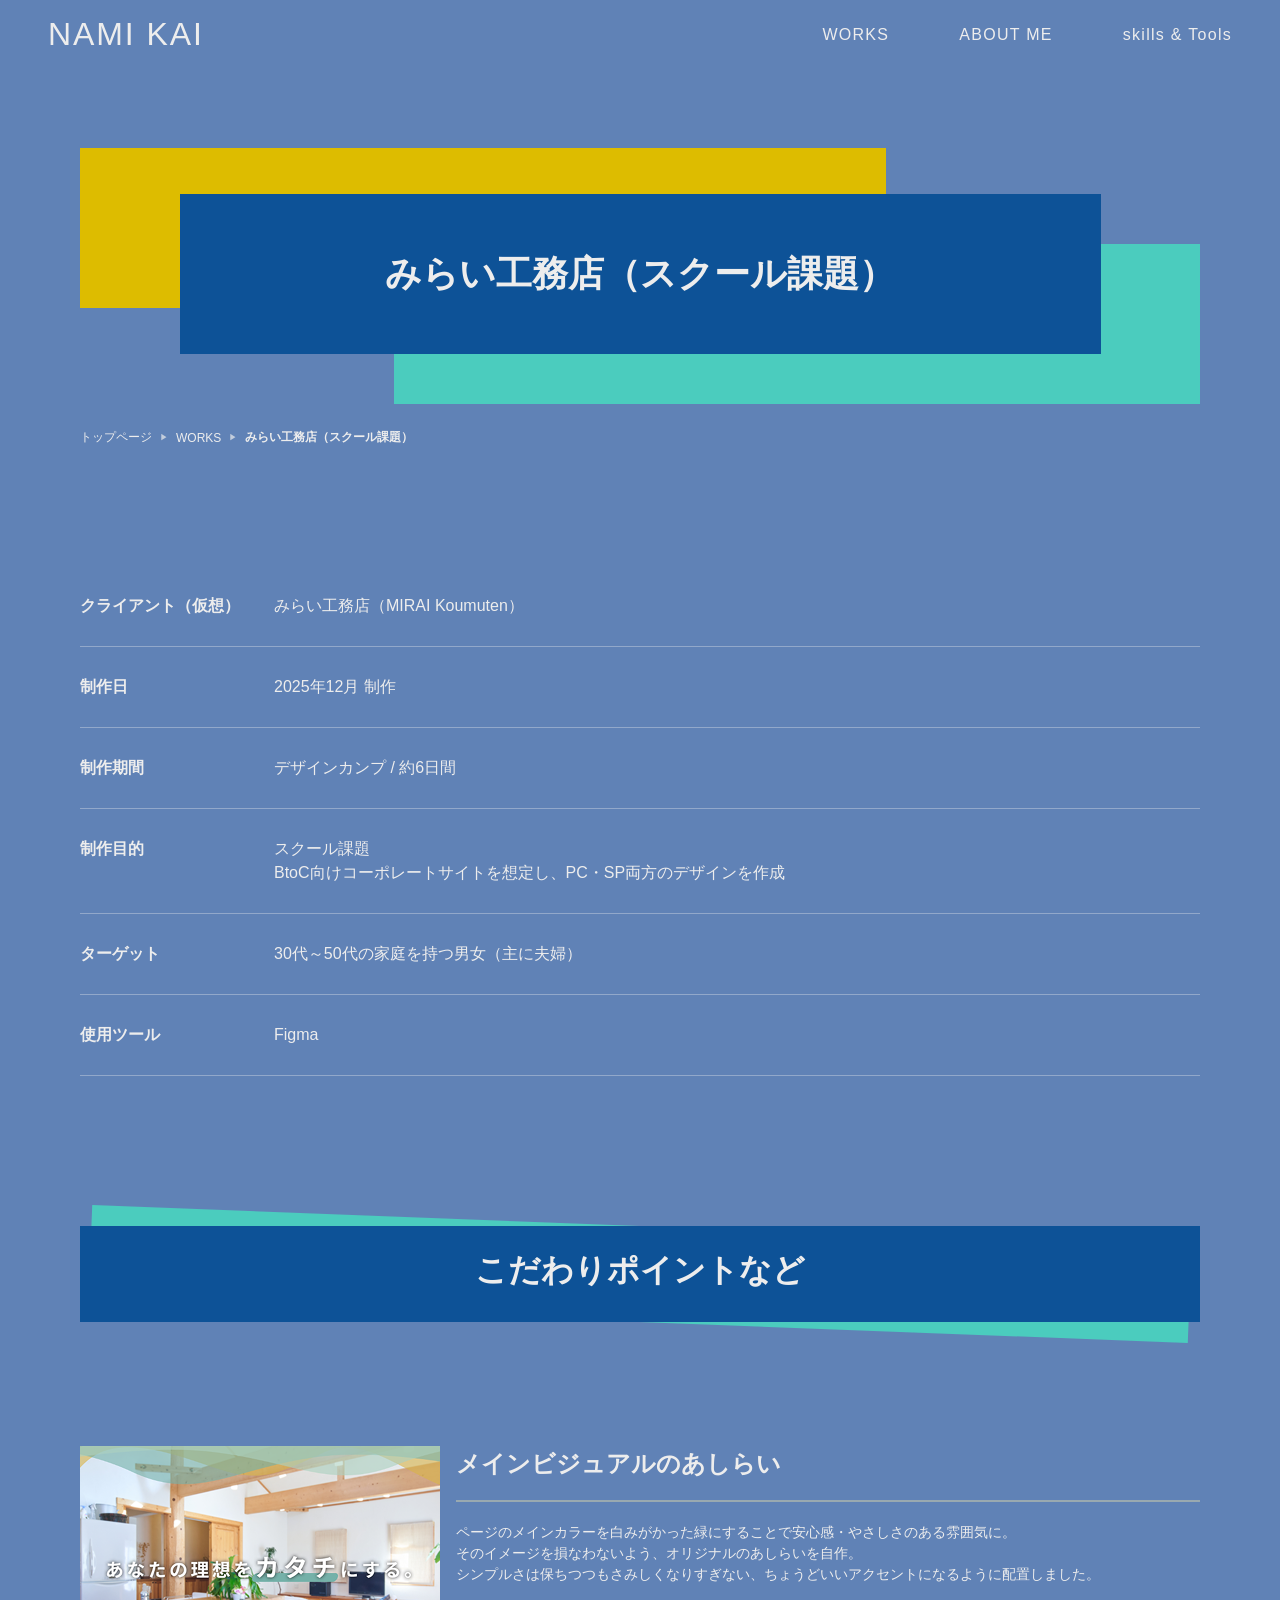
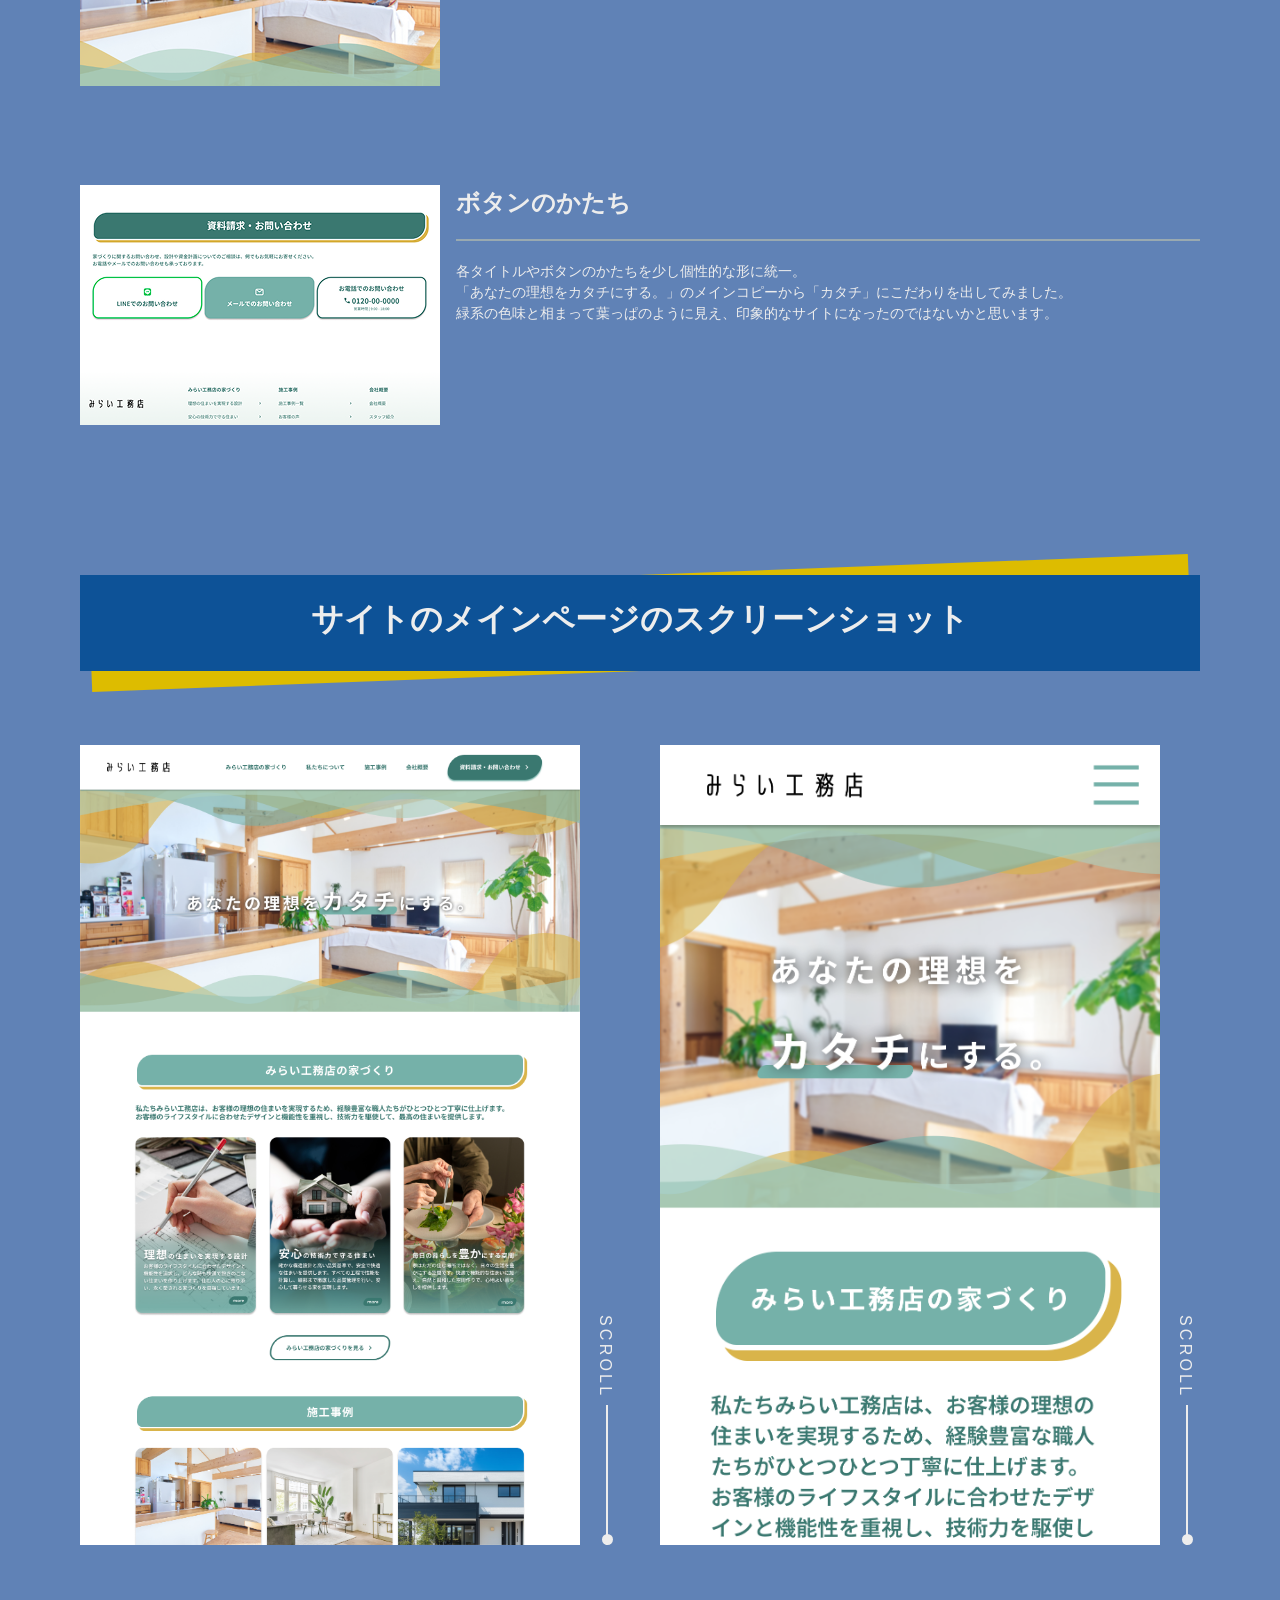
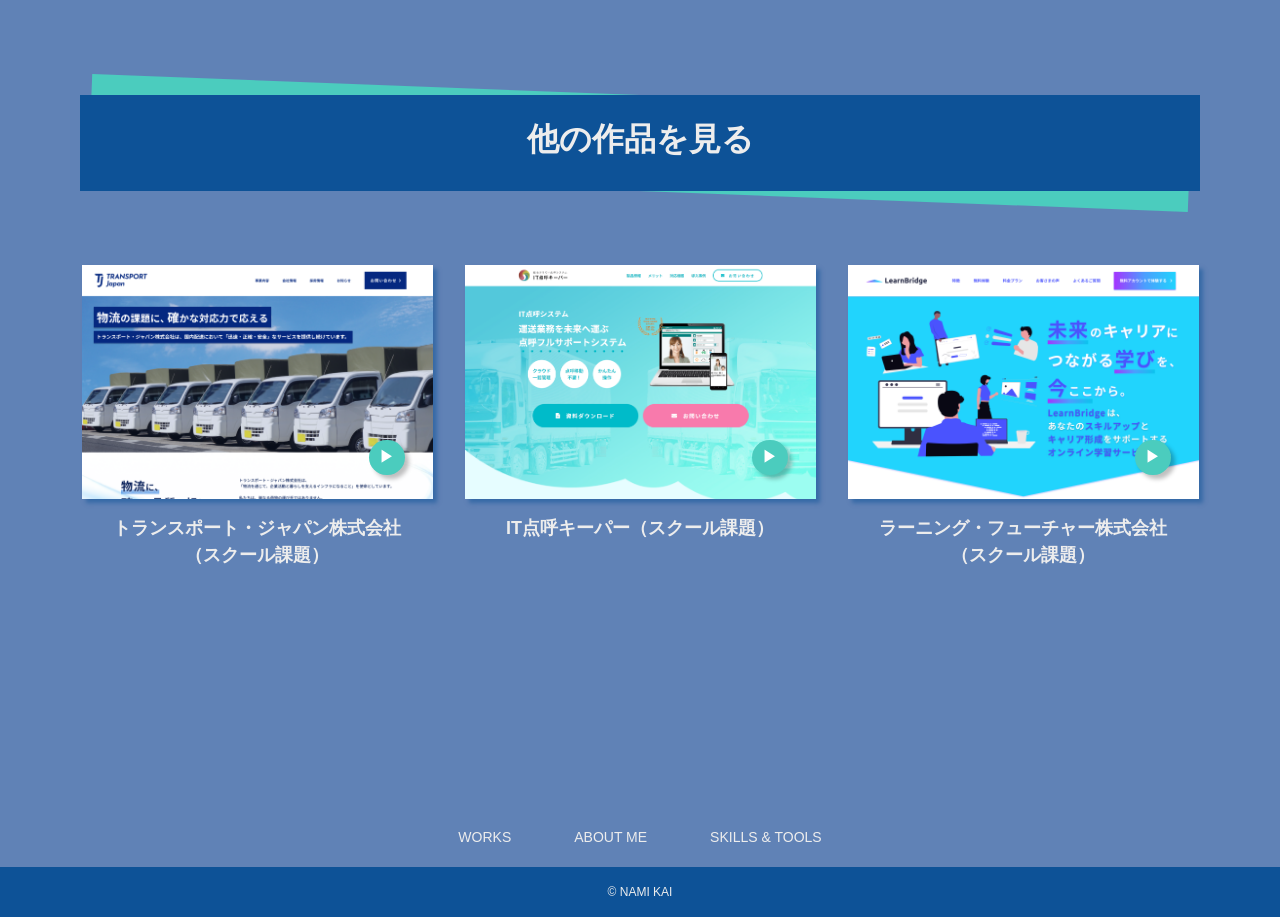
==== work/works-01.html @ af5e9cc6 "replace with portfolio" ====
<!doctype html>
<html lang="ja">
<head>
  <meta charset="utf-8" />
  <meta name="viewport" content="width=device-width, initial-scale=1" />
  <title>みらい工務店（スクール課題）</title>
  <link rel="stylesheet" href="css/works-01.css" />
</head>

<body>
  <!-- ==================================================
    HEADER（常に表示 / PCナビ + SPハンバーガー）
  =================================================== -->
  <header class="header" id="top">
    <div class="header-inner">
      <a class="header-logo en" href="#top" aria-label="トップへ戻る">NAMI KAI</a>

      <!-- PCナビ（992px以上で表示想定） -->
      <nav class="pc-nav" aria-label="グローバルナビゲーション">
        <ul class="pc-nav-list">
          <li class="pc-nav-item"><a class="pc-nav-link en" href="../index.html#works">WORKS</a></li>
          <li class="pc-nav-item"><a class="pc-nav-link en" href="../index.html#about">ABOUT ME</a></li>
          <li class="pc-nav-item"><a class="pc-nav-link en" href="../index.html#skills">skills &amp; Tools</a></li>
        </ul>
      </nav>

      <!-- SPハンバーガー（992px以下で表示想定） -->
      <button
        class="hamburger"
        type="button"
        aria-controls="spMenu"
        aria-expanded="false"
        aria-label="メニューを開く"
      >
        <span class="hamburger-line-top" aria-hidden="true"></span>
        <span class="hamburger-line-middle" aria-hidden="true"></span>
        <span class="hamburger-line-bottom" aria-hidden="true"></span>
      </button>
    </div>
  </header>

   <!-- ==================================================
    SP MENU（右からスライドイン / フルスクリーン / 縦中央揃え）
    ※CSS/JSは後で（リンク押下で閉じる等）
  =================================================== -->
  <nav class="sp-menu" id="spMenu" aria-hidden="true" aria-label="スマホメニュー">
    <div class="sp-menu-panel">
      <ul class="sp-menu-nav">
        <li class="sp-menu-item"><a class="sp-menu-link en" href="../index.html#works">WORKS</a></li>
        <li class="sp-menu-item"><a class="sp-menu-link en" href="../index.html#about">ABOUT ME</a></li>
        <li class="sp-menu-item"><a class="sp-menu-link en" href="../index.html#skills">skills &amp; Tools</a></li>
      </ul>
    </div>
    <div class="sp-menu-bg" aria-hidden="true"></div>
  </nav>


  <main>
    <!-- =========================
      SECTION 1: WORKS TITLE + INFO
    ========================== -->
    <section class="work-intro" aria-labelledby="work-title">
      <div class="work-title">
        <!-- 見出しバー装飾（黄→青→緑の重なり） -->
        <span class="work-title__ornament work-title__ornament--yellow" aria-hidden="true"></span>
        <span class="work-title__ornament work-title__ornament--blue" aria-hidden="true"></span>
        <span class="work-title__ornament work-title__ornament--green" aria-hidden="true"></span>

        <h1 id="work-title" class="work-title__text">みらい工務店<br class="sp-only">（スクール課題）</h1>
      </div>

<!-- Breadcrumb（PC only） -->
    <nav class="breadcrumb" aria-label="Breadcrumb">
      <ol class="breadcrumb__list">
    <li class="breadcrumb__item">
      <a href="../index.html">トップページ</a>
    </li>
    <li class="breadcrumb__item">
      <a href="../index.html#works">WORKS</a>
    </li>
    <li class="breadcrumb__item breadcrumb__item--current" aria-current="page">
      みらい工務店（スクール課題）
    </li>
      </ol>
    </nav>



      <div class="work-info" aria-label="制作情報">
        <dl class="work-info__list">
          <div class="work-info__row">
            <dt class="work-info__term">クライアント（仮想）</dt>
            <dd class="work-info__desc">みらい工務店（MIRAI Koumuten）</dd>
          </div>

          <div class="work-info__row">
            <dt class="work-info__term">制作日</dt>
            <dd class="work-info__desc">2025年12月 制作</dd>
          </div>

          <div class="work-info__row">
            <dt class="work-info__term">制作期間</dt>
            <dd class="work-info__desc">デザインカンプ / 約6日間</dd>
          </div>

          <div class="work-info__row">
            <dt class="work-info__term">制作目的</dt>
            <dd class="work-info__desc">スクール課題<br>BtoC向けコーポレートサイトを想定し、PC・SP両方のデザインを作成</dd>
          </div>

          <div class="work-info__row">
            <dt class="work-info__term">ターゲット</dt>
            <dd class="work-info__desc">30代～50代の家庭を持つ男女（主に夫婦）</dd>
          </div>

          <div class="work-info__row">
            <dt class="work-info__term">使用ツール</dt>
            <dd class="work-info__desc">Figma</dd>
          </div>
        </dl>
      </div>
    </section>

    <!-- sectionKODAWARI（こだわりポイント紹介） -->
<section class="sectionKODAWARI" id="kodawari">
  <div class="section-inner">
    <!-- 見出しバー（WORKS/ABOUTと同系の装飾をCSSで付与） -->
    <div class="section-title">
      <div class="title-ornament-blue" aria-hidden="true"></div>
      <div class="title-ornament-green" aria-hidden="true"></div>
      <h2 class="section-title-text">こだわりポイントなど</h2>
    </div>

    <!-- こだわりリスト -->
    <div class="kodawari-list">
      <!-- 1 -->
      <article class="kodawari-item" id="kodawari-mainvisual">
        <figure class="kodawari-media">
          <img src="img/miraikoumutenK1.png" alt="">
        </figure>

        <div class="kodawari-body">
          <h3 class="kodawari-title">メインビジュアルのあしらい</h3>
          <p class="kodawari-text">
            ページのメインカラーを白みがかった緑にすることで安心感・やさしさのある雰囲気に。<br>
そのイメージを損なわないよう、オリジナルのあしらいを自作。<br>
シンプルさは保ちつつもさみしくなりすぎない、ちょうどいいアクセントになるように配置しました。
          </p>
        </div>
      </article>

      <!-- 2 -->
      <article class="kodawari-item" id="kodawari-button">
        <figure class="kodawari-media">
          <img src="img/miraikoumutenK2.png" alt="">
        </figure>

        <div class="kodawari-body">
          <h3 class="kodawari-title">ボタンのかたち</h3>
          <p class="kodawari-text">
            各タイトルやボタンのかたちを少し個性的な形に統一。<br>
「あなたの理想をカタチにする。」のメインコピーから「カタチ」にこだわりを出してみました。<br>
緑系の色味と相まって葉っぱのように見え、印象的なサイトになったのではないかと思います。
          </p>
        </div>
      </article>
    </div>
  </div>
</section>
<!-- sectionSS（サイトのメインページのスクリーンショット） -->
<section class="sectionSS" id="screenshots">
  <div class="section-inner">

    <!-- 見出しバー（WORKS/ABOUTと同系の装飾はCSSで付与） -->
    <div class="section-title">
      <div class="title-ornament-yellow" aria-hidden="true"></div>
      <div class="title-ornament-blue" aria-hidden="true"></div>
      <h2 class="section-title-text">サイトのメインページの<br class="sp-only">スクリーンショット</h2>
    </div>

    <!-- =========================
      PC表示：タブなし（横に2枚）
      ※CSSで >=993px の時だけ表示する
    ========================== -->
    <div class="sectionSS__pc" aria-label="スクリーンショット（PC表示）">
      <div class="ss-grid">
        <div class="ss-box">
        <figure class="ss-item ss-item--pc">
          <img src="img/miraikoumutenPCtop.png" alt="みらい工務店 PC版 メインページのスクリーンショット">
        </figure>
        <div class="scroll_down" >
          <a href="#">scroll</a>
        </div>
      </div>

        <div class="ss-box">
        <figure class="ss-item ss-item--sp">
          <img src="img/miraikoumutenSPtop.png" alt="みらい工務店 SP版 メインページのスクリーンショット">
        </figure>
        <div class="scroll_down" >
          <a href="#">scroll</a>
        </div>
        </div>
      </div>
    </div>

    <!-- =========================
      SP表示：タブ切り替え（SPのみ）
      ※CSSで <=992px の時だけ表示する
    ========================== -->
    <div class="sectionSS__sp" aria-label="スクリーンショット（SP表示：タブ切り替え）">
      <div class="tabs" data-tabs="sectionSS">
        <div class="tabs-nav" role="tablist" aria-label="スクリーンショット切り替え">
          <button type="button" class="tabs-tab is-active" role="tab"
            aria-selected="true" aria-controls="ss-panel-pc" id="ss-tab-pc"
            data-tab="pc">
            PC
          </button>
          <button type="button" class="tabs-tab" role="tab"
            aria-selected="false" aria-controls="ss-panel-sp" id="ss-tab-sp"
            data-tab="sp">
            SP
          </button>
        </div>

        <div class="tabs-panels">
          <!-- PC -->
          <div class="tabs-panel is-active" role="tabpanel"
            id="ss-panel-pc" aria-labelledby="ss-tab-pc"
            data-tab-content="pc">
            <!-- SPでは「枠の中をスクロールして全体が見える」仕様にする想定 -->
            
            <div class="ss-box ss-box--spTab">
            <div class="ss-scroll">
              
              <img src="img/miraikoumutenPCtop.png" alt="みらい工務店 PC版 メインページのスクリーンショット">
            </div>
            <div class="scroll_down scroll_down--sp">
            <a href="#">scroll</a>
            </div>
            </div>
          </div>

          <!-- SP -->
          <div class="tabs-panel" role="tabpanel"
            id="ss-panel-sp" aria-labelledby="ss-tab-sp"
            data-tab-content="sp" hidden>
            <div class="ss-box ss-box--spTab">
            <div class="ss-scroll">
              
              <img src="img/miraikoumutenSPtop.png" alt="みらい工務店 SP版 メインページのスクリーンショット">
            </div>
            <div class="scroll_down scroll_down--sp">
            <a href="#">scroll</a>
            </div>
            </div>
          </div>
        </div>
      </div>
    </div>

  </div>
</section>
<!-- sectionOTHERS / 他の作品を見る -->
<section class="sectionOTHERS" id="others">
  <div class="section-inner">

    <!-- 見出しバー -->
    <div class="section-title">
      <div class="title-ornament-blue" aria-hidden="true"></div>
      <div class="title-ornament-green" aria-hidden="true"></div>
      <h2 class="section-title-text">他の作品を見る</h2>
    </div>

    <!-- works cards -->
    <div class="others-grid">

      <!-- card 1 -->
      <article class="work-card">
        <a class="work-card__link" href="works-02.html">
          <div class="work-card__thumb-wrap">
            <img
              class="work-card__thumb"
              src="img/transportPCtop.png"
              alt=""
            />

            <!-- more（丸＋▶） -->
            <span class="work-card__more" aria-hidden="true">
              ▶
            </span>
          </div>

          <h3 class="work-card__title">
            トランスポート・ジャパン株式会社<br>（スクール課題）
          </h3>
        </a>
      </article>

      <!-- card 2 -->
      <article class="work-card">
        <a class="work-card__link" href="works-03.html">
          <div class="work-card__thumb-wrap">
            <img
              class="work-card__thumb"
              src="img/ITtenkoPC.png"
              alt=""
            />

            <span class="work-card__more" aria-hidden="true">
              ▶
            </span>
          </div>

          <h3 class="work-card__title">
            IT点呼キーパー（スクール課題）
          </h3>
        </a>
      </article>

      <!-- card 3 -->
      <article class="work-card">
        <a class="work-card__link" href="works-04.html">
          <div class="work-card__thumb-wrap">
            <img
              class="work-card__thumb"
              src="img/learnbridgePC.png"
              alt=""
            />

            <span class="work-card__more" aria-hidden="true">
              ▶
            </span>
          </div>

          <h3 class="work-card__title">
            ラーニング・フューチャー株式会社<br>（スクール課題）
          </h3>
        </a>
      </article>

    </div>
  </div>
</section>



  </main>

 <!-- ==================================================
    FOOTER
  =================================================== -->
  <footer class="footer">
  <!-- フッターナビ：青帯の“外側（上）”に置く -->
  <nav class="footer-nav" aria-label="Footer">
    <a class="footer-nav__link en" href="../index.html#works">WORKS</a>
    <a class="footer-nav__link en" href="../index.html#about">ABOUT ME</a>
    <a class="footer-nav__link en" href="../index.html#skills">SKILLS &amp; TOOLS</a>
  </nav>

  <!-- コピー：青い帯（背景あり） -->
  <div class="footer-copy">
    <small class="footer-copy__text">© NAMI KAI</small>
  </div>
</footer>


  <!-- JSは後で（ハンバーガー開閉・リンク押下で閉じる） -->
  <script src="js/works.js"></script>
</body>
</html>
---- work/css/works-01.css ----
/* =========================================================
   works-01.css  (works詳細ページ用)
   Section: work-intro
   Breakpoint: 992px (<=992 SP)
========================================================= */

/* ===== Color / Typography assumptions ===== */
:root{
  --c-text: #EDEDED;
  --c-bg: #6082B6;
  --c-blue: #0D5297;
  --c-green: #4BCCBE;
  --c-yellow: #DDBC00;

  --bp-sp: 992px;

  /* 作品詳細ページ側のコンテンツ幅（必要なら調整OK） */
  --container-pc: 1120px;
  --container-sp: 300px;

  --line: rgba(237, 237, 237, 0.35);
}

body{
  margin: 0;
  color: var(--c-text);
  background: var(--c-bg);
  font-family: "Noto Sans JP", sans-serif;
}
.en{
  font-family: "ADAM.CG PRO", "Noto Sans JP", sans-serif;
  font-weight: 400;
  letter-spacing: 0; /* 必要なら */
}
.pf{
  font-family: "VDL-PenLetter", "Noto Sans JP", sans-serif;
  font-weight: 200;
  letter-spacing: 0; /* 必要なら */
}

/* メニュー開いてる時はスクロール停止 */
body.is-menu-open{
  overflow: hidden;
}

/* =========================
  HEADER（常に表示）
========================= */
.header{
  position: fixed;
  top: 0;
  left: 0;
  right: 0;
  z-index: 1000; /* sp-menuより上にする */
}

.header-inner{
  display: flex;
  align-items: center;
  justify-content: space-between;
  gap: 16px;
  padding: 16px 48px;
}

@media (max-width: 992px){
  .header-inner{
  padding: 10px 16px;
  }
}

/* ロゴ */
.header-logo{
  color: var(--c-text);
  text-decoration: none;
  letter-spacing: .06em;
  font-size: 32px;
}


/* =========================
  PCナビ（>=993px想定）
========================= */
.pc-nav{
  display: none; /* デフォはSP扱い */
}

.pc-nav-list{
  list-style: none;
  display: flex;
  gap: 70px;
  margin: 0;
  padding: 0;
}

.pc-nav-link{
  color: var(--c-text);
  text-decoration: none;
  letter-spacing: .08em;
}

/* =========================
  ハンバーガー（<=992px想定）
========================= */
.hamburger{
  display: inline-flex; /* SPで表示 */
  width: 44px;
  height: 44px;
  padding: 0;
  border: 0;
  background: transparent;
  cursor: pointer;
  position: relative;
}

/* 3本線 */
.hamburger-line-top,
.hamburger-line-middle,
.hamburger-line-bottom{
  position: absolute;
  left: 10px;
  right: 10px;
  height: 2px;
  background: var(--c-text);
  border-radius: 999px;
  transition: transform .25s ease, opacity .2s ease;
}

.hamburger-line-top{ top: 14px; }
.hamburger-line-middle{ top: 21px; }
.hamburger-line-bottom{ top: 28px; }

/* ×に変形（open） */
.hamburger.is-open .hamburger-line-top{
  transform: translateY(7px) rotate(45deg);
}
.hamburger.is-open .hamburger-line-middle{
  opacity: 0;
}
.hamburger.is-open .hamburger-line-bottom{
  transform: translateY(-7px) rotate(-45deg);
}

/* =========================
  SP MENU（右からスライド / フルスクリーン / 縦中央）
========================= */
.sp-menu{
  position: fixed;
  inset: 0;                 /* top/right/bottom/left:0 */
  z-index: 900;             /* headerより下 */
  background: var(--c-bg);  /* ベタ塗り */
  transform: translateX(100%);
  transition: transform .25s ease;
  display: flex;
  align-items: center;      /* 縦中央 */
  justify-content: center;  /* 横中央 */
  pointer-events: none;     /* 閉じてる時はクリックできない */
}

/* 開いた状態 */
.sp-menu.is-open{
  transform: translateX(0);
  pointer-events: auto;
}

/* 中身のパネル（必要に応じて幅を調整） */
.sp-menu-panel{
  width: min(80vw, 420px);
}

/* ナビ */
.sp-menu-nav{
  list-style: none;
  margin: 0;
  padding: 0;
  display: flex;
  flex-direction: column;
  gap: 28px;
  text-align: center;
}

.sp-menu-link{
  color: var(--c-text);
  text-decoration: none;
  letter-spacing: .12em;
  font-size: 20px;
}

/* いまsp-menu-bgをHTMLに残しているので、邪魔しないように */
.sp-menu-bg{
  display: none;
}

/* =========================
  ブレイクポイント：992px
  PCでは pc-nav表示、hamburger/sp-menu非表示
========================= */
@media (min-width: 993px){
  .pc-nav{
    display: block;
  }
  .hamburger{
    display: none;
  }
  .sp-menu{
    display: none;
  }
}
/* =========================
  共通：固定ヘッダー分の余白（あると便利）
  ※ヘッダー高さに合わせて後で微調整OK
========================= */
.main{
  padding-top: 76px; /* headerがfixedなので内容が隠れないように */
}

/* PCでは改行させない */
.sp-only {
  display: none;
}

/* SPだけ改行 */
@media (max-width: 992px) {
  .sp-only {
    display: inline;
  }
}



/* work-intro内だけの基本 */
.work-intro{
  color: var(--c-text);
}

.work-intro .work-title,
.work-intro .work-title-wd,
.work-intro .work-info{
  width: min(var(--container-pc), 100% - 80px);
  margin-inline: auto;
}


@media (max-width: 992px){
  .work-intro .work-title,
  .work-intro .work-title-wd,
  .work-intro .work-info{
    width: min(var(--container-sp), 100% - 40px);
  }
}

/* =========================================================
   1) タイトル帯（みらい工務店…の青帯 + 背景の黄/緑）
========================================================= */
.work-title, .work-title-wd {
  position: relative;
  margin-top: 148px;
  margin-bottom: 28px;
  padding-top: 46px;  /* 背景の黄/緑が見える余白 */
  padding-bottom: 22px;
  display: flex;
  justify-content: center;
}

@media (max-width: 992px){
  .work-title{
    margin-top: 110px;
    margin-bottom: 20px;
    padding-top: 18px;
    padding-bottom: 12px;
  }
  .work-title-wd{
    margin-top: 110px;
    margin-bottom: 20px;
    padding-top: 18px;
    padding-bottom: 12px;
  }
}

/* 背景の黄/緑（HTML内の span を装飾用レイヤーとして使う） */
.work-title__ornament{
  position: absolute;
  display: block;
  z-index: 0;
}

.work-title__ornament--yellow{
  background: var(--c-yellow);
  width: 806px;
  height: 160px;
  left: 0;
  top: 0;
}

.work-title__ornament--green{
  background: var(--c-green);
  width: 806px;
  height: 160px;
  right: 0;
  top: 96px;
}


@media (max-width: 992px){
  .work-title__ornament--yellow{
    width: 218px;
    height: 66px;
    left: 0;
    top: 0;
  }
  .work-title__ornament--green{
    width: 218px;
    height: 66px;
    right: 0;
    top: 70px;
  }
  .work-title-wd .work-title__ornament--green{
  width: 218px;
    height: 66px;
    right: 0;
  top: 106px;
}
}

/* メインの青帯（h1） */
.work-title__text{
  position: relative;
  display: flex;
  align-items: center;
  justify-content: center;
  z-index: 1;
  background: var(--c-blue);
  color: var(--c-text);
  width: 921px;
  margin: 0;
  padding: 53px 0;
  text-align: center;
  font-size: 36px;
  line-height: 150%;
  letter-spacing: 0;
  font-weight: 700;
}


@media (max-width: 992px){
  .work-title__text{
    width: 217px;
    padding: 14px 5px;
    font-size: 24px;
  }
  .work-title-wd .work-title__text{
    width: 277px;
    padding: 14px 5px;
    font-size: 24px;
  }
}

/* =========================================================
   Breadcrumb（PC only）
========================================================= */
.breadcrumb{
  width: min(var(--container-pc), 100% - 80px);
  margin-inline: auto;
  margin-bottom: 16px;
  font-size: 12px;
  color: var(--c-text);
  padding-top: 25px;
}

.breadcrumb__list{
  display: flex;
  align-items: center;
  gap: 8px;
  list-style: none;
  padding: 0;
  margin: 0;
}

.breadcrumb__item{
  display: flex;
  align-items: center;
  color: var(--c-text);
}

/* 区切り「>」 */
.breadcrumb__item:not(:last-child)::after{
  content: "▶";
  font-size: 8px;
  margin-left: 8px;
  opacity: 0.7;
}

/* リンク */
.breadcrumb a{
  color: var(--c-text);
  text-decoration: none;
  font-weight: 400;
}

/* hover（任意・不要なら消してOK） */
.breadcrumb a:hover{
  opacity: 0.7;
  text-decoration: none;
}

/* 現在地 */
.breadcrumb__item--current{
  font-weight: 700;
}

/* ===== SPでは非表示 ===== */
@media (max-width: 992px){
  .breadcrumb{
    display: none;
  }
}


/* =========================================================
   2) 制作情報（dlの表レイアウト）
========================================================= */
.work-info{
  margin-bottom: 48px;
}

.work-info__list{
  margin-top: 120px;
  padding: 0;
}

@media (max-width: 992px){
  .work-info__list{
  margin-top: 66px;
  padding: 0;
}
}

/* 1行 */
.work-info__row{
  display: grid;
  grid-template-columns: 170px 1fr;
  gap: 24px;
  padding: 28px 0;
  border-bottom: 1px solid var(--line);
}

.work-info__row:last-child{
  border-bottom: 1px solid var(--line);
}

.work-info__term{
  margin: 0;
  font-size: 16px;
  line-height: 150%;
  font-weight: 700;
  color: var(--c-text);
}

.work-info__desc{
  margin: 0;
  font-size: 16px;
  line-height: 150%;
  color: var(--c-text);
}

@media (max-width: 992px){
  .work-info{
    margin-bottom: 34px;
  }

  .work-info__row{
    grid-template-columns: 1fr;
    gap: 6px;
    padding: 12px 0;
  }

  .work-info__term{
    font-size: 16px;
  }

  .work-info__desc{
    font-size: 16px;
  }
}

/* =========================================================
   sectionKODAWARI（HTMLそのまま対応）
   Breakpoint: 992px（<=992 SP）
========================================================= */

/* ---- 前提色（必要なら works CSS 全体で共通化OK） ---- */
:root{
  --c-text: #EDEDED;
  --c-blue: #0D5297;
  --c-green: #4BCCBE;

  /* 罫線色：JSON由来（r:0.6 g:0.6627 b:0.6902） */
  --c-border: #99A9B0;
}

/* セクション全体 */
.sectionKODAWARI{
  color: var(--c-text);
}

/* 内側幅（PC:1120 / SP:300 想定） */
.sectionKODAWARI .section-inner{
  width: 1120px;
  margin: 0 auto;
  margin-top: 150px;

}

@media (max-width: 992px){
  .sectionKODAWARI .section-inner{
    width: 300px;
    margin-top: 80px;
  }
}

/* =========================
  タイトル（青帯 + 緑の斜め帯）
========================= */
.sectionKODAWARI .section-title{
  position: relative;
  width: 1120px;
  height: 140px; /* title全体の高さ（PC） */
  margin: 0 auto;
}

/* 緑の斜め帯（背面） */
.sectionKODAWARI .title-ornament-green{
  position: absolute;
  left: 10px;
  top: 0;
  width: 1100px;
  height: 96px;
  background: var(--c-green);
  transform: rotate(2.183deg); /* 0.0381026rad */
  transform-origin: center;
  z-index: 0;
}

/* 青帯（前面） */
.sectionKODAWARI .title-ornament-blue{
  position: absolute;
  left: 0;
  width: 1120px;
  height: 96px;
  background: var(--c-blue);
  z-index: 1;
}

/* 見出し文字 */
.sectionKODAWARI .section-title-text{
  position: absolute;
  left: 0;
  width: 1120px;
  margin: 0;
  text-align: center;
  top: 20px;
  font-size: 32px;
  line-height: 150%;
  font-weight: 700;

  z-index: 2;
}

/* タイトル → リスト上の余白 */
.sectionKODAWARI .kodawari-list{
  margin-top: 80px;
}

/* =========================
   こだわりカード（PC：画像左＋文章右）
========================= */
.sectionKODAWARI .kodawari-list{
  display: flex;
  flex-direction: column;
  gap: 99px; /* 1枚目→2枚目の間（PC） */
}

.sectionKODAWARI .kodawari-item{
  display: flex;
  align-items: flex-start;
  gap: 16px; /* 画像(360)→テキスト(744) の間（PC） */
}

/* 画像枠 */
.sectionKODAWARI .kodawari-media{
  width: 360px;
  height: 240px;
  margin: 0;
  flex: 0 0 auto;
}

.sectionKODAWARI .kodawari-media img{
  width: 100%;
  height: 100%;
  display: block;
  object-fit: cover; /* Figmaの見え方に応じて contain に変更可 */
  object-position: center top;
}

/* テキスト枠 */
.sectionKODAWARI .kodawari-body{
  width: 744px;
  flex: 0 0 auto;
}

/* 小見出し */
.sectionKODAWARI .kodawari-title{
  margin: 0 0 18px;
  font-size: 24px;
  line-height: 150%;
  font-weight: 700;
}

/* 下線（小見出し下）…HTMLに無いので疑似要素で作る */
.sectionKODAWARI .kodawari-title::after{
  content: "";
  display: block;
  height: 2px;
  width: 100%;
  background: var(--c-border);
  margin-top: 18px;
}

/* 本文 */
.sectionKODAWARI .kodawari-text{
  margin: 20px 0 0; /* 線→本文 */
  font-size: 14px;
  line-height: 150%;
  font-weight: 400;
}

/* =========================
   SP（縦積み）
========================= */
@media (max-width: 992px){
  .sectionKODAWARI .section-title{
    width: 300px;
    height: 76px;
  }

  .sectionKODAWARI .title-ornament-green{
    margin-top: 10px;
    left: 5px;
    width: 290px;
    height: 54px;
    transform: rotate(4deg); /* 0.0781841rad */
  }

  .sectionKODAWARI .title-ornament-blue{
    margin-top: 10px;
    width: 300px;
    height: 54px;
  }

  .sectionKODAWARI .section-title-text{
    width: 300px;
    font-size: 20px;
  }

  .sectionKODAWARI .kodawari-list{
    margin-top: 30px;
    gap: 30px;
  }

  .sectionKODAWARI .kodawari-item{
    flex-direction: column;
    gap: 10px; /* SPで画像→テキストの間 */
  }

  .sectionKODAWARI .kodawari-media{
    width: 300px;
    height: 200px;
  }

  .sectionKODAWARI .kodawari-body{
    width: 300px;
  }

  .sectionKODAWARI .kodawari-title{
    font-size: 20px;
    margin-bottom: 10px;
  }

  .sectionKODAWARI .kodawari-title::after{
    margin-top: 10px;
  }

  .sectionKODAWARI .kodawari-text{
    margin-top: 10px;
    font-size: 14px;
  }
}

/* =========================================================
   sectionSS（SPのみタブ切替 / PCもSPも枠内スクロール）
   Breakpoint: 992px（<=992 SP）
========================================================= */

/* 色など前提（すでに :root があるなら重複はどちらか1つでOK） */
:root{
  --c-text: #EDEDED;
  --c-blue: #0D5297;
  --c-green: #4BCCBE;
  --c-yellow: #DDBC00;
}

/* セクション全体 */
.sectionSS{
  color: var(--c-text);
}

/* 内側幅（PC:1120 / SP:300） */
.sectionSS .section-inner{
  width: 1120px;
  margin: 0 auto;
  margin-top: 150px;
}

@media (max-width: 992px){
  .sectionSS .section-inner{
    width: 300px;
    margin-top: 80px;
  }
}

/* -------------------------
   タイトル（sectionSSは黄/青）
   ※あなたのHTMLが title-ornament-yellow を持っている前提
------------------------- */
.sectionSS .section-title{
  position: relative;
  width: 1120px;
  height: 140px;          /* 青帯の高さ */
  margin: 0 auto;
}

.sectionSS .title-ornament-blue{
  position: absolute;
  left: 0;
  width: 1120px;
  height: 96px;
  background: var(--c-blue);
  z-index: 1;
}

.sectionSS .title-ornament-yellow{
  position: absolute;
  left: 10px;
  top: 0;
  width: 1100px;
  height: 96px;
  background: var(--c-yellow);
  transform: rotate(-2.183deg); 
  z-index: 0;
}


.sectionSS .section-title-text{
  position: absolute;
  z-index: 2;
  margin: 0;
  width: 1120px;
  top: 20px;
  text-align: center;
  font-size: 32px;
  line-height: 150%;
  font-weight: 700;
}

@media (max-width: 992px){
  .sectionSS .section-title{
    width: 300px;
  }
  .sectionSS .title-ornament-yellow{
    margin-top: 10px;
    left: 5px;
    width: 290px;
    height: 100px;
    transform: rotate(-6deg);
  }
  .sectionSS .title-ornament-blue{
margin-top: 10px;
    width: 300px;
    height: 100px;
  }

  .sectionSS .section-title-text{
    font-size: 20px; 
    width: 300px;  /* 必要なら後で調整 */
    top: 30px;
  }
}

/* タイトル → 中身の間 */
.sectionSS .sectionSS__pc,
.sectionSS .sectionSS__sp{
  margin-top: 30px;
}

/* スクロールダウンアニメーションとスクショを並べる */
.ss-box {
  display: flex;
  align-items: flex-end;
  gap: 16px
}

/* スクロールダウンアニメーション */
@import url('https://fonts.googleapis.com/css2?family=Josefin+Sans:wght@300;400&display=swap');

.scroll_down{
  position:relative;
  bottom: auto;
  left: auto;
  width: 24px;
  height: 800px;
}

.scroll_down a{
  position: static;
  color: var(--c-text);
  padding-top: 570px;
  font-size: 16px;
  font-family: 'Alata', sans-serif;
  letter-spacing: .2em;
  writing-mode: vertical-lr;
  text-decoration: none;
  text-transform: uppercase;
}

.scroll_down:before {
  content: "";
  position: absolute;
  bottom: 0;
  left: 6px;
  width: 11px;
  height: 11px;
  border-radius: 50%;
  background: var(--c-text);
  animation:
    circlemove 1.6s ease-in-out infinite,
    cirlemovehide 1.6s ease-out infinite;
}

@keyframes circlemove{
  0%{bottom:140px;}
  100%{bottom:0px;}
}

@keyframes cirlemovehide{
  0%{opacity:0}
  50%{opacity:1;}
  80%{opacity:0.9;}
  100%{opacity:0;}
}

.scroll_down:after{
  content:"";
  position: absolute;
  bottom:0;
  left:10px;
  width:2px;
  height: 140px;
  background:var(--c-text);
}

/* ===== SPタブ内だけ：スクショ＋scrollを右下揃えで横並び ===== */
@media (max-width: 992px){
  .sectionSS__sp .ss-box--spTab{
    display: flex;
    align-items: flex-end; /* 右下揃え */
    gap: 4px;
  }



  /* SPではscroll_downの高さをスクロール枠の高さに合わせる */
  .sectionSS__sp .scroll_down--sp{
    height: 500px; /* いま .ss-scroll の高さが 500px なので合わせる :contentReference[oaicite:4]{index=4} */
  }

  /* 文字の位置だけSP用に微調整（好みで数値だけ調整してOK） */
  .sectionSS__sp .scroll_down--sp a{
    padding-top: 270px;
  }
}

/* -------------------------
   PC表示ブロック：常時2枚（タブなし）
   ※PCでもスクロール枠にしたいので ss-item を枠化
------------------------- */
.sectionSS__pc .ss-grid{
  display: flex;
  gap: 40px; /* 2枚の間隔（必要なら後で詰める） */
  align-items: flex-start;
}

/* 各枠（スクロール可能） */
.sectionSS__pc .ss-item{
  margin: 0;
  width: 500px;         /* 1120の中で2枚置ける想定。必要なら調整 */
}

.sectionSS__pc .ss-item img{
  width: 100%;
  height: auto;
  display: block;
}

/* “枠内スクロール”を成立させるコンテナ（figureをスクロール枠化） */
.sectionSS__pc .ss-item{
  height: 800px;        /* ここがスクロール枠の高さ。Figmaに合わせて後で詰める */
  overflow: auto;
  -webkit-overflow-scrolling: touch;
  background: rgba(255,255,255,0.06); /* 枠が見やすいように薄く（不要なら消してOK） */
}

/* SPではPC表示ブロックを消す（タブの方を出す） */
@media (max-width: 992px){
  .sectionSS__pc{ display: none; }
}

/* -------------------------
   SP表示ブロック：タブ切替（SPのみ）
------------------------- */
.sectionSS__sp{
  display: none; /* PCでは隠す */
}

@media (max-width: 992px){
  .sectionSS__sp{ display: block; }
}

/* tabs nav */
.sectionSS .tabs-nav{
  display: flex;
  justify-content: center;
  gap: 120px;
  margin-bottom: 16px;
  width: 272px;
}

.sectionSS .tabs-tab{
  appearance: none;
  border: 0;
  background: transparent;
  color: var(--c-text);
  font-size: 18px;
  line-height: 150%;
  padding: 6px 10px;
  cursor: pointer;
  opacity: 0.75;
  font-family: "ADAM.CG PRO", "Noto Sans JP", sans-serif ;
  font-weight: 200;
}

.sectionSS .tabs-tab.is-active{
  opacity: 1;
  font-weight: 700;
  text-decoration: none; 
}

/* panels */
.sectionSS .tabs-panels{
  margin-top: 0;
}

/* SP側のスクロール枠（あなたのHTMLでは .ss-scroll を使っている） */
.sectionSS .ss-scroll{
  width: 272px;
  height: 500px;        /* スクロール枠の高さ（後でFigmaに合わせて詰める） */
  overflow: auto;
  -webkit-overflow-scrolling: touch;
  background: rgba(255,255,255,0.06); /* 不要なら消してOK */
}

.sectionSS .ss-scroll img{
  width: 100%;
  height: auto;
  display: block;
}

/* タブパネルの基本 */
.sectionSS .tabs-panel[hidden]{
  display: none !important;
}

/* =============== */
/* sectionOTHERS : work-card (Figma準拠トリミング) */
/* =============== */

:root{
  --c-blue: #0D5297;
  --c-more: #4BCCBE;
}

.sectionOTHERS .section-inner{
  width: 1120px;
  margin: 0 auto;
  margin-top: 150px;

}

@media (max-width: 992px){
  .sectionOTHERS .section-inner{
    width: 300px;
    margin-top: 90px;
  }
}

/* =========================
  タイトル（青帯 + 緑の斜め帯）
========================= */
.sectionOTHERS .section-title{
  position: relative;
  width: 1120px;
  height: 140px; /* title全体の高さ（PC） */
  margin: 0 auto;
}

/* 緑の斜め帯（背面） */
.sectionOTHERS .title-ornament-green{
  position: absolute;
  left: 10px;
  top: 0;
  width: 1100px;
  height: 96px;
  background: var(--c-green);
  transform: rotate(2.183deg); /* 0.0381026rad */
  transform-origin: center;
  z-index: 0;
}

/* 青帯（前面） */
.sectionOTHERS .title-ornament-blue{
  position: absolute;
  left: 0;
  width: 1120px;
  height: 96px;
  background: var(--c-blue);
  z-index: 1;
}

/* 見出し文字 */
.sectionOTHERS .section-title-text{
  position: absolute;
  left: 0;
  width: 1120px;
  margin: 0;
  text-align: center;
  top: 20px;
  font-size: 32px;
  line-height: 150%;
  font-weight: 700;

  z-index: 2;
}

/* タイトル → リスト上の余白 */
.sectionOTHERS .others-grid{
  margin-top: 30px;
}

@media (max-width: 992px){
  .sectionOTHERS .section-title{
    width: 300px;
    height: 76px;
  }

  .sectionOTHERS .title-ornament-green{
    margin-top: 10px;
    left: 5px;
    width: 290px;
    height: 54px;
    transform: rotate(4deg); /* 0.0781841rad */
  }

  .sectionOTHERS .title-ornament-blue{
    margin-top: 10px;
    width: 300px;
    height: 54px;
  }

  .sectionOTHERS .section-title-text{
    width: 300px;
    font-size: 20px;
  }

}

/* ==============================
   sectionOTHERS : レイアウト
   PC 横3枚並び
   ============================== */

/* works cards grid */
.sectionOTHERS .others-grid{
  display: grid;
  justify-content: center; /* 全体を中央寄せ */
  row-gap: 30px;           /* 縦間隔（SP/PC共通でOK） */
}

/* ---------- PC ---------- */
@media (min-width: 993px){
  .sectionOTHERS .others-grid{
    grid-template-columns: repeat(3, 351px); /* 横3枚 */
    column-gap: 32px;                         /* 列間（Figma合わせ） */
  }
}

/* ---------- SP ---------- */
@media (max-width: 992px){
  .sectionOTHERS .others-grid{
    grid-template-columns: 300px; /* 1列 */
  }
}




/* リンク下線を消す（念のため） */
.sectionOTHERS .work-card__link{
  display: block;
  color: inherit;
  text-decoration: none;
}

/* --- ここが肝：Figmaの「Mask group」再現 --- */
.sectionOTHERS .work-card__thumb-wrap{
  position: relative;
  width: 351px;      /* Figma: Rectangle 351x234 */ /* :contentReference[oaicite:2]{index=2} */
  height: 234px;
  overflow: hidden;  /* マスク */
  /* 角丸なし */
  border-radius: 0;

  /* 画像ブロックのドロップシャドウ（Figmaの青系影に寄せる） */
  box-shadow: 4px 4px 4px rgba(13, 82, 151, 0.5);
}

/* 長いページスクショを「切り抜いて」見せる */
.sectionOTHERS .work-card__thumb{
  display: block;
  width: 100%;
  height: 100%;

  /* FigmaのscaleMode:FILL相当 */
  object-fit: cover;

  /* “上のほう”が見えるように（ページスクショは上を見せたいことが多い） */
  object-position: center top;
}

/* more（丸＋▶） */
.sectionOTHERS .work-card__more{
  position: absolute;

  /* PC：右28px / 下24px 相当（Figmaの配置から逆算） */
  right: 28px;
  bottom: 24px;

  width: 35.1px;   /* Figma: 35.1 */ /* :contentReference[oaicite:3]{index=3} */
  height: 35.1px;
  border-radius: 999px;
  background: var(--c-more);
  color: #fff;

  display: grid;
  place-items: center;

  /* 影（Figmaは more に影あり） */
  box-shadow: 4px 4px 4px rgba(0, 0, 0, 0.25);

  font-size: 16px;
  line-height: 1;
  pointer-events: none; /* クリックはリンク側に渡す */
}

/* ホバー（PCのみ） */
@media (hover: hover) and (pointer: fine){
  .work-card__link:hover img{
    filter: brightness(0.92);
  }
  .work-card__link:hover .work-card__more{
    background: rgba(13, 82, 151, 0.9);
  }
}

/* タイトル（見た目を揃える用：必要なら） */
.sectionOTHERS .work-card__title{
  margin: 16px 0 0;     /* 画像→テキストの間隔を揃える */
  font-size: 18px;
  line-height: 1.5;
  font-weight: 700;
  text-align: center;
}

/* ---------------- */
/* SP（Figma: 300×200 / more 30×30） */
/* ---------------- */
@media (max-width: 992px){
  .sectionOTHERS .work-card__thumb-wrap{
    width: 300px;     /* Figma: Rectangle 300x200 */ /* :contentReference[oaicite:4]{index=4} */
    height: 200px;
  }

  .sectionOTHERS .work-card__more{
    right: 24px;
    bottom: 21px;
    width: 30px;      /* Figma: 30 */ /* :contentReference[oaicite:5]{index=5} */
    height: 30px;
    font-size: 14px;
  }

  .sectionOTHERS .work-card__title{
    font-size: 16px;
  }
}




/* =========================
  Footer（ナビは青帯の上 / コピーは青帯の中）
  Figma完全一致：数値確定版
========================= */
:root{
  /* nav */
  --footer-nav-fs-pc: 14px;
  --footer-nav-fs-sp: 12px;

  --footer-nav-gap-pc: 63px;
  --footer-nav-gap-sp: 30px;

  --footer-nav-to-bar-pc: 19px;
  --footer-nav-to-bar-sp: 10px;

  /* bar */
  --footer-bar-h-pc: 50px;
  --footer-bar-h-sp: 50px;
}

/* footer全体 */

/* フッターナビ：青帯の“外側（上）” */
.footer-nav{
  width: 100%;
  display: flex;
  justify-content: center;     /* ←中央寄せ固定（左寄り対策） */
  align-items: center;
  gap: var(--footer-nav-gap-sp);
  margin: 126px 0 var(--footer-nav-to-bar-sp);
  padding: 0;                  /* 変な左余白対策 */
  list-style: none;            /* ul で組んでても崩れないように */
  text-align: center;
}

/* a の下線・色・サイズ */
.footer-nav__link{
  display: inline-block;
  font-size: var(--footer-nav-fs-sp);
  line-height: 1.5;
  color: #EDEDED;
  text-decoration: none;       /* ←下線消す */
}

/* 念のため：hover/visited でも下線を出さない */
.footer-nav__link:visited,
.footer-nav__link:hover,
.footer-nav__link:focus,
.footer-nav__link:active{
  color: #EDEDED;
  text-decoration: none;
}

/* コピー帯（青帯） */
.footer-copy{
  background: #0D5297;
  height: var(--footer-bar-h-sp);
  display: flex;
  align-items: center;
  justify-content: center;
}

.footer-copy__text{
  color: #EDEDED;
  font-size: 12px; /* コピーのfsが別指定なら教えて */
  line-height: 1.5;
  margin: 0;
}

/* ===== PC ===== */
@media (min-width: 993px){
  .footer-nav{
    gap: var(--footer-nav-gap-pc);
    margin-bottom: var(--footer-nav-to-bar-pc);
    margin-top: 258px;
  }

  .footer-nav__link{
    font-size: var(--footer-nav-fs-pc);
  }

  .footer-copy{
    height: var(--footer-bar-h-pc);
  }
}

html {
  scroll-behavior: smooth;
}
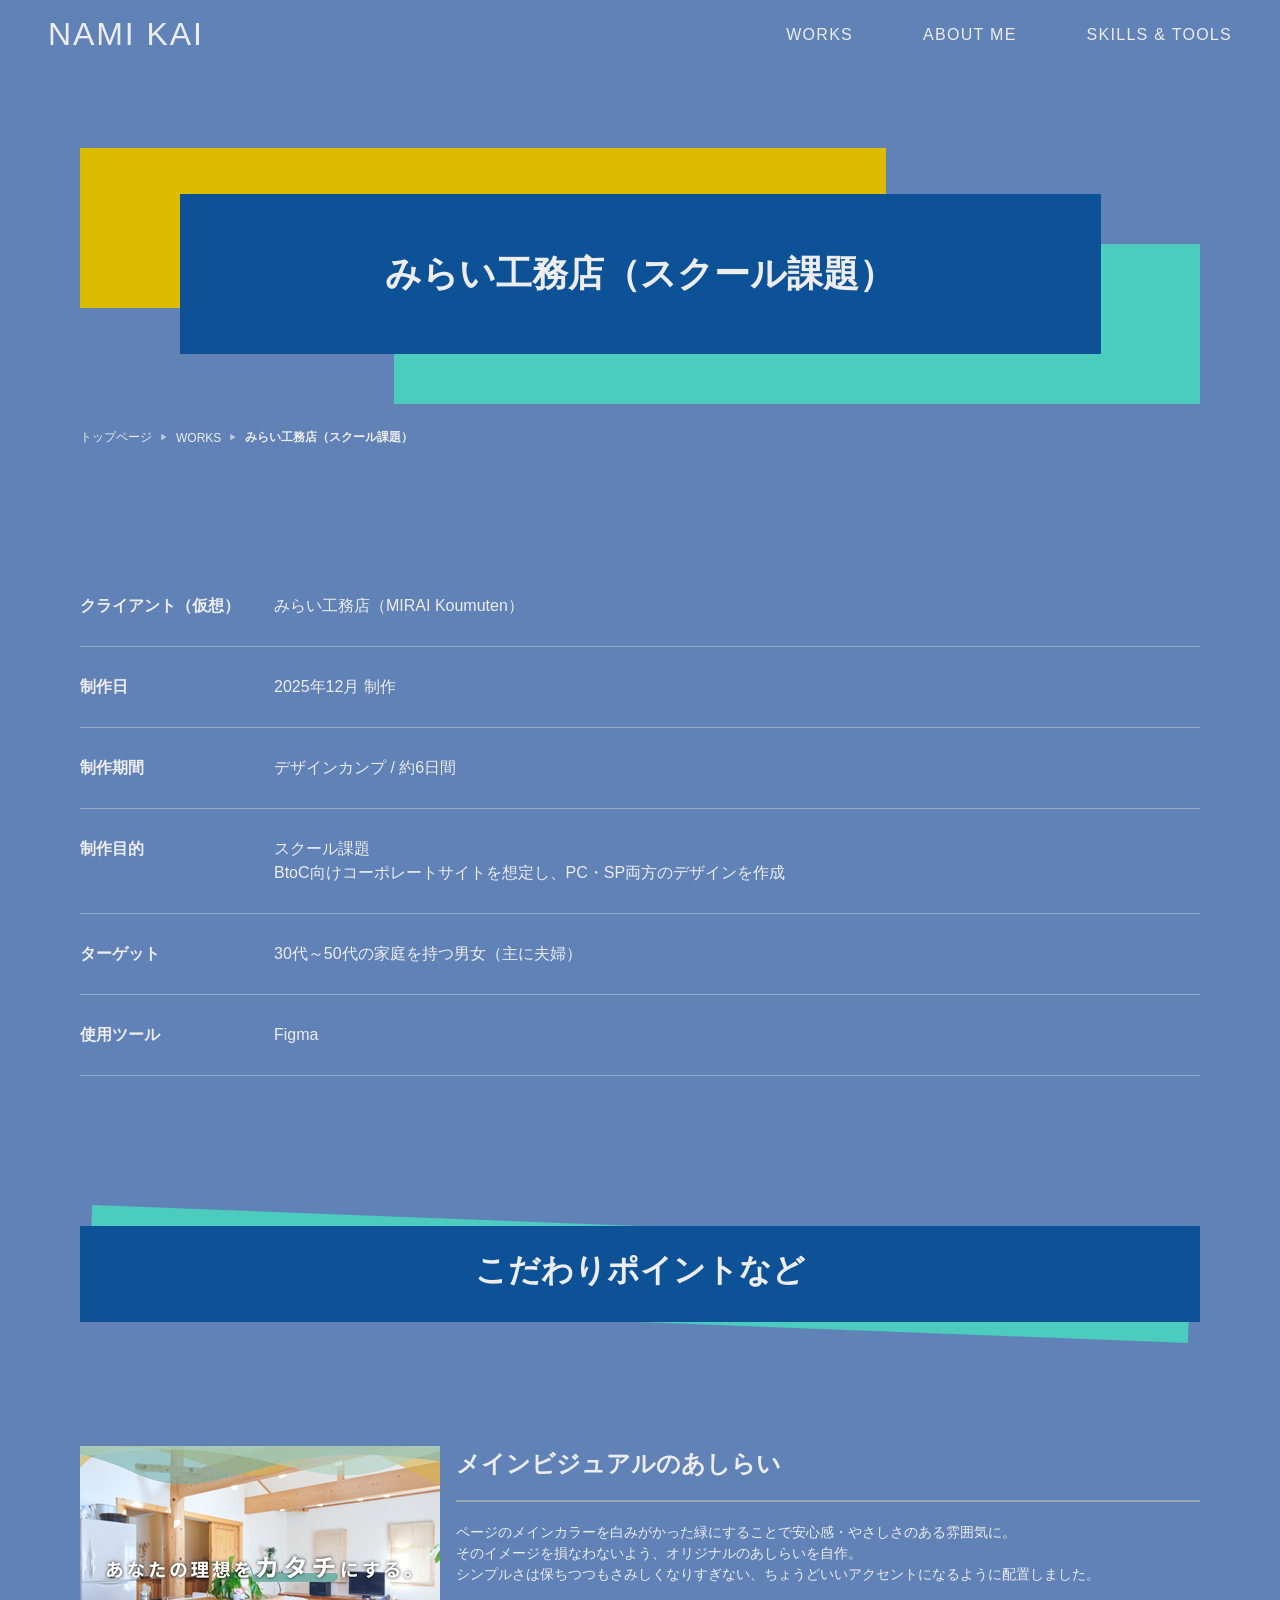
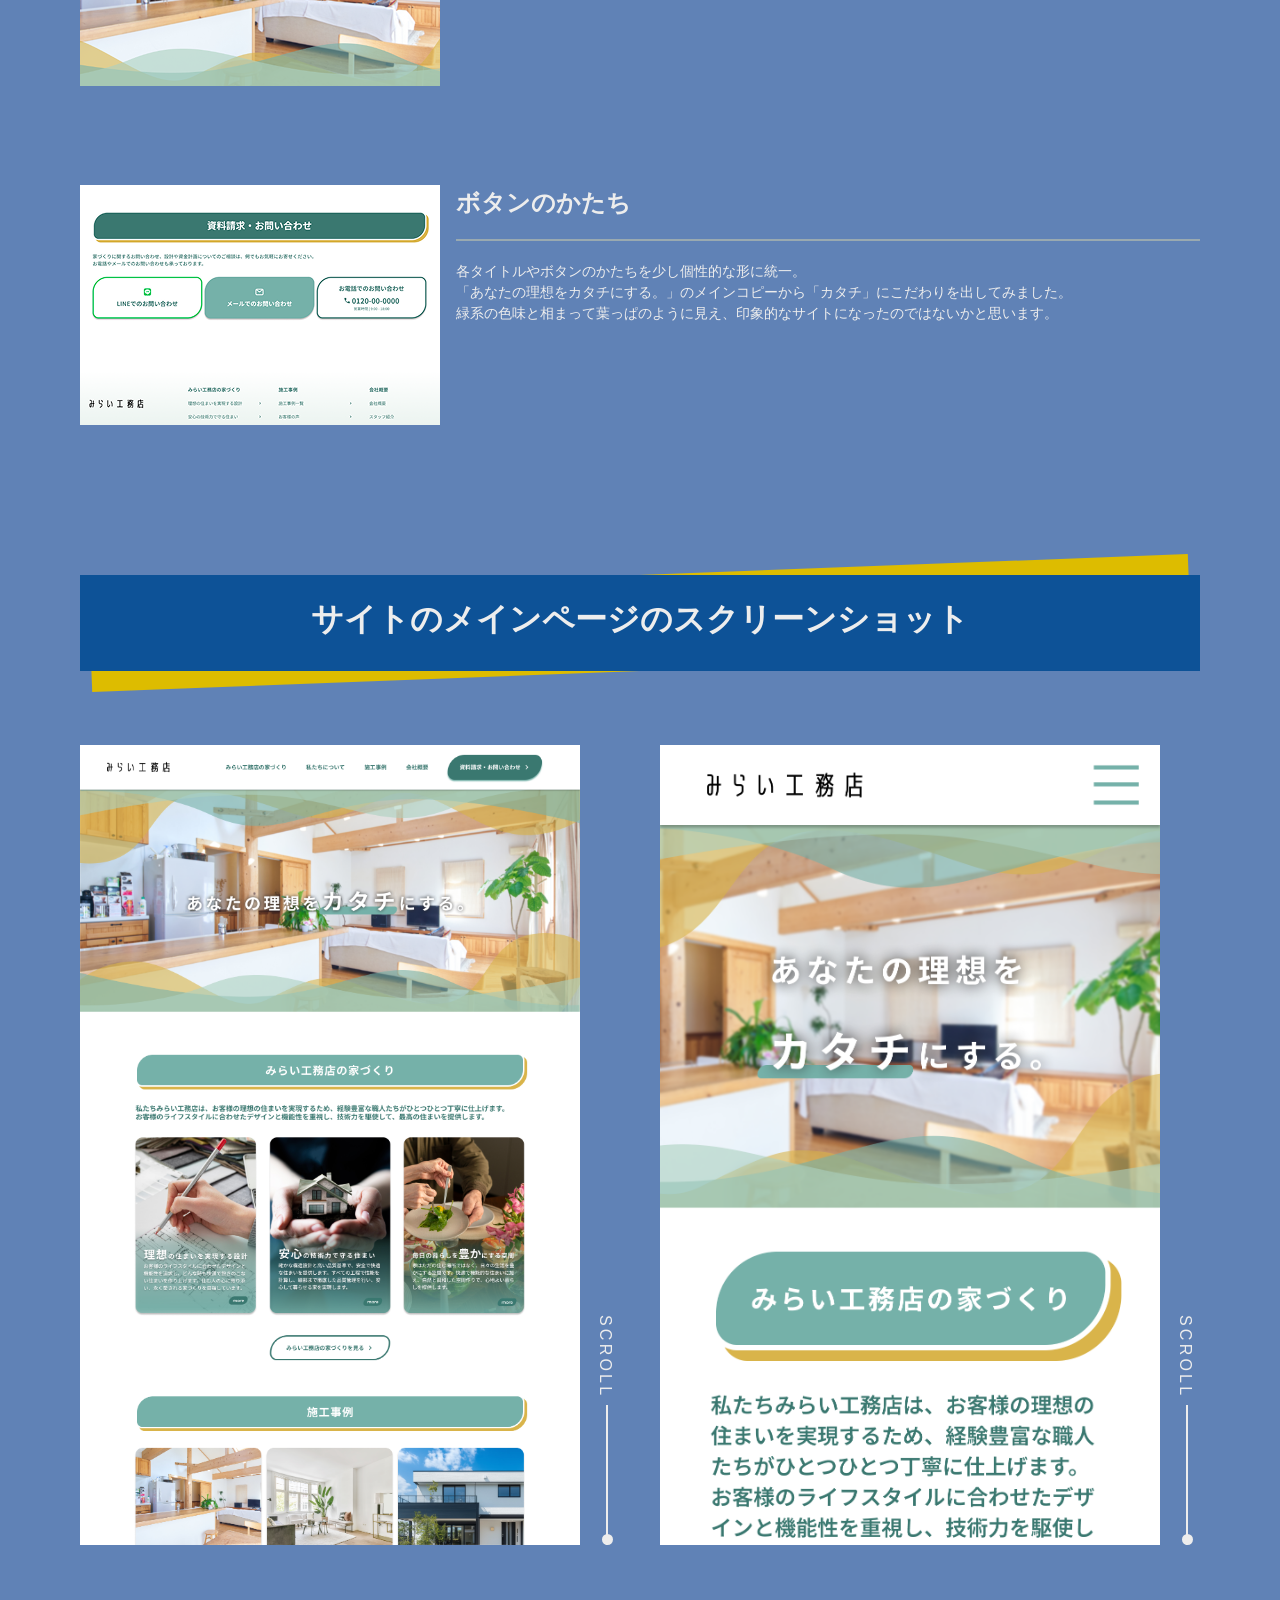
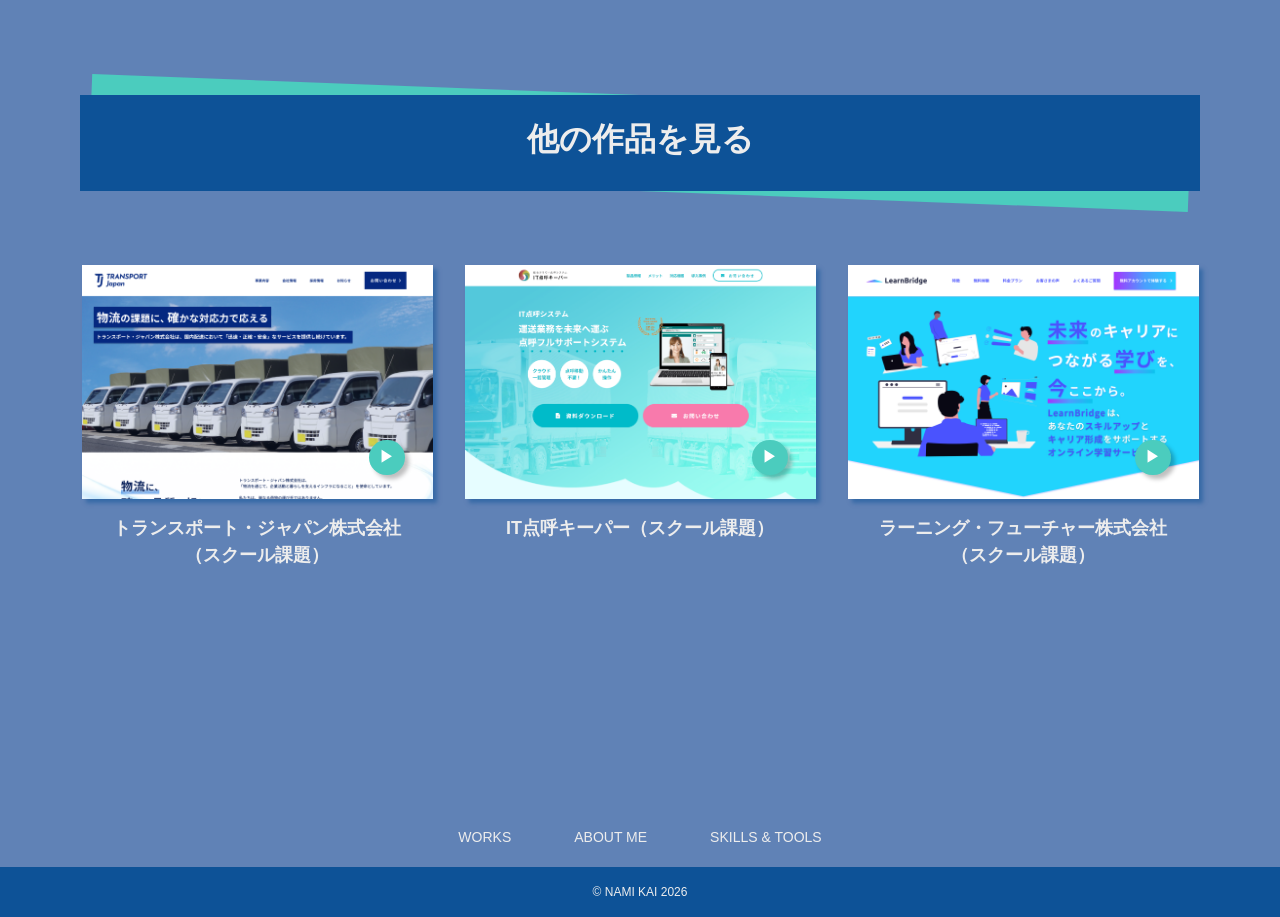
==== commit 046a2b48: "update with real portfolio" ====
--- a/work/works-01.html
+++ b/work/works-01.html
@@ -11,16 +11,16 @@
   <!-- ==================================================
     HEADER（常に表示 / PCナビ + SPハンバーガー）
   =================================================== -->
-  <header class="header" id="top">
+  <header class="header">
     <div class="header-inner">
-      <a class="header-logo en" href="#top" aria-label="トップへ戻る">NAMI KAI</a>
+      <a class="header-logo en" href="../index.html#top" aria-label="トップへ戻る">NAMI KAI</a>
 
       <!-- PCナビ（992px以上で表示想定） -->
       <nav class="pc-nav" aria-label="グローバルナビゲーション">
         <ul class="pc-nav-list">
           <li class="pc-nav-item"><a class="pc-nav-link en" href="../index.html#works">WORKS</a></li>
           <li class="pc-nav-item"><a class="pc-nav-link en" href="../index.html#about">ABOUT ME</a></li>
-          <li class="pc-nav-item"><a class="pc-nav-link en" href="../index.html#skills">skills &amp; Tools</a></li>
+          <li class="pc-nav-item"><a class="pc-nav-link en" href="../index.html#skills">SKILLS &amp; TOOLS</a></li>
         </ul>
       </nav>
 
@@ -48,7 +48,7 @@
       <ul class="sp-menu-nav">
         <li class="sp-menu-item"><a class="sp-menu-link en" href="../index.html#works">WORKS</a></li>
         <li class="sp-menu-item"><a class="sp-menu-link en" href="../index.html#about">ABOUT ME</a></li>
-        <li class="sp-menu-item"><a class="sp-menu-link en" href="../index.html#skills">skills &amp; Tools</a></li>
+        <li class="sp-menu-item"><a class="sp-menu-link en" href="../index.html#skills">SKILLS &amp; TOOLS</a></li>
       </ul>
     </div>
     <div class="sp-menu-bg" aria-hidden="true"></div>
@@ -360,7 +360,7 @@
 
   <!-- コピー：青い帯（背景あり） -->
   <div class="footer-copy">
-    <small class="footer-copy__text">© NAMI KAI</small>
+    <small class="footer-copy__text">&copy; NAMI KAI 2026</small>
   </div>
 </footer>
 
--- a/work/css/works-01.css
+++ b/work/css/works-01.css
@@ -249,7 +249,19 @@
 }
 
 /* =========================================================
-   1) タイトル帯（みらい工務店…の青帯 + 背景の黄/緑）
+  ITtenkoPV
+========================================================= */
+.ITtenkoPV {
+  
+  color: #EDEDED;
+  display: inline-block;
+  max-width: 100%;
+  overflow-wrap: break-word;
+  word-break: break-all;
+}
+
+/* =========================================================
+  1) タイトル帯（みらい工務店…の青帯 + 背景の黄/緑）
 ========================================================= */
 .work-title, .work-title-wd {
   position: relative;
@@ -722,8 +734,11 @@
 
 @media (max-width: 992px){
   .sectionSS .section-inner{
-    width: 300px;
+    width: 328px;
     margin-top: 80px;
+    display: flex;
+    align-items: flex-start;
+    padding-left: 28px;
   }
 }
 
@@ -799,6 +814,10 @@
 .sectionSS .sectionSS__pc,
 .sectionSS .sectionSS__sp{
   margin-top: 30px;
+}
+
+.sectionSS .tabs{
+  margin-top: 120px
 }
 
 /* スクロールダウンアニメーションとスクショを並べる */
@@ -870,9 +889,12 @@
 /* ===== SPタブ内だけ：スクショ＋scrollを右下揃えで横並び ===== */
 @media (max-width: 992px){
   .sectionSS__sp .ss-box--spTab{
+
     display: flex;
+
     align-items: flex-end; /* 右下揃え */
     gap: 4px;
+
   }
 
 
@@ -940,7 +962,7 @@
   justify-content: center;
   gap: 120px;
   margin-bottom: 16px;
-  width: 272px;
+  width: 300px;
 }
 
 .sectionSS .tabs-tab{
@@ -970,7 +992,7 @@
 
 /* SP側のスクロール枠（あなたのHTMLでは .ss-scroll を使っている） */
 .sectionSS .ss-scroll{
-  width: 272px;
+  width: 300px;
   height: 500px;        /* スクロール枠の高さ（後でFigmaに合わせて詰める） */
   overflow: auto;
   -webkit-overflow-scrolling: touch;
